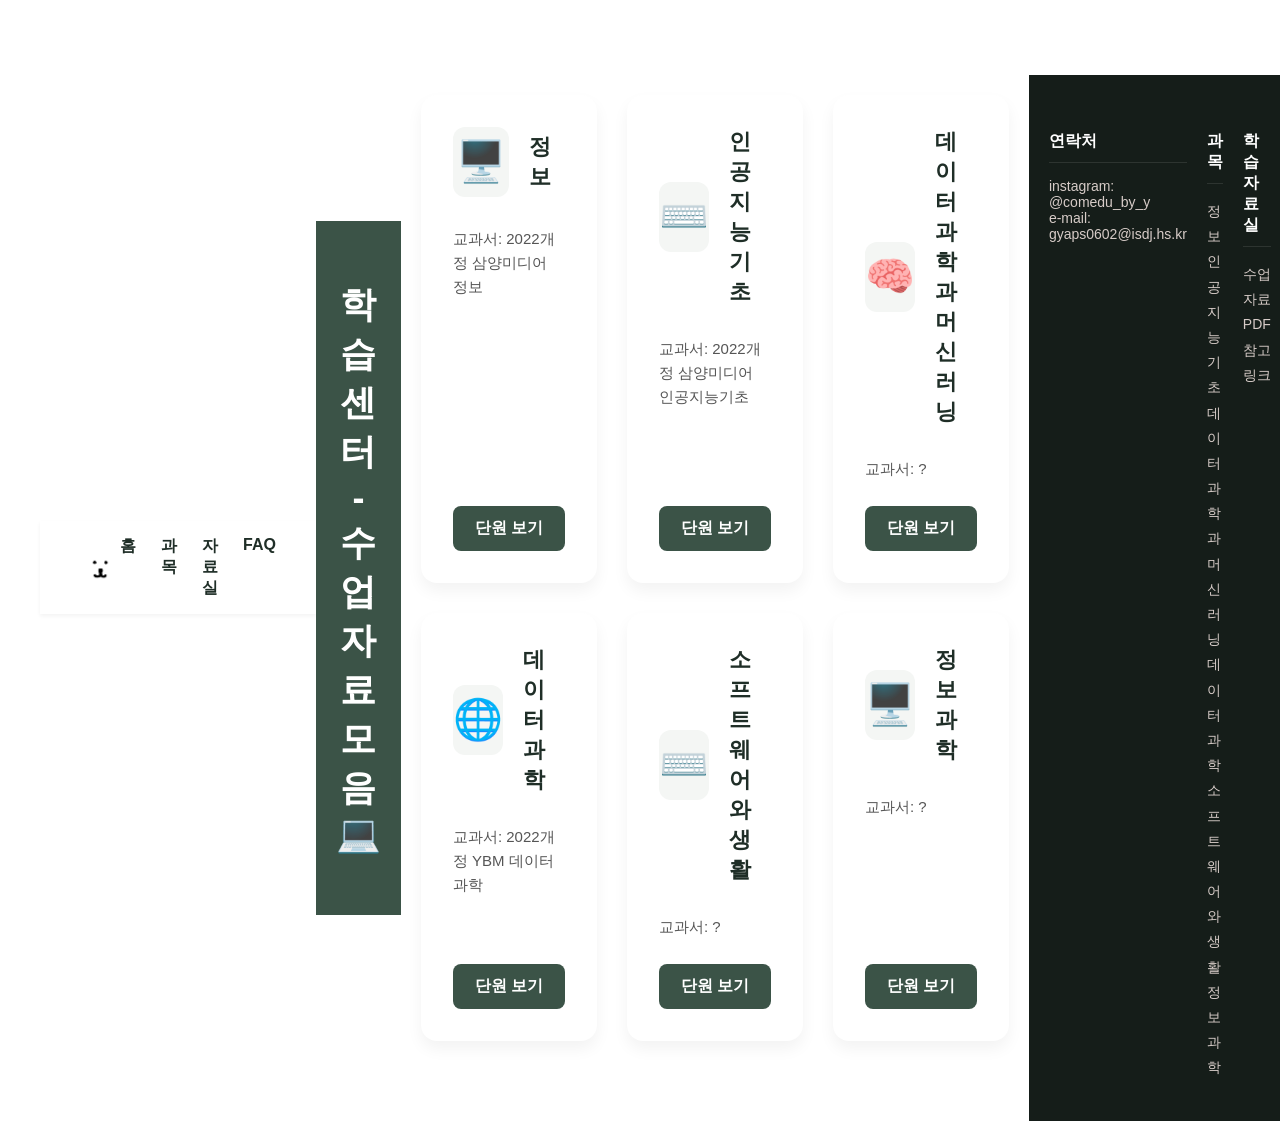
==== index.html @ 2ab59987 "로고 변경" ====
<!DOCTYPE html>
<html lang="ko">
<head>
<link rel="icon" href="data:image/svg+xml,<svg xmlns=%22http://www.w3.org/2000/svg%22 viewBox=%220 0 100 100%22><text y=%22.9em%22 font-size=%2290%22>💻</text></svg>">    
<meta charset="UTF-8">
<meta name="viewport" content="width=device-width, initial-scale=1.0">
<title>학습 센터 - 수업용 사이트</title>
<style>
    /* 전체 색상 변수 설정 (브라운, 베이지, 네이비 톤 통일) */
    :root {
        --primary-brown: #3B5347; /* 포레스트 세이지 메인 컬러 */
        --primary-dark: #2A3C33;  /* 더 어두운 세이지 톤 */
        --bg-beige: #F4F6F4;      /* 은은한 올리브 베이지 배경 */
        --text-navy: #1F2E27;     /* 텍스트용 짙은 세이지 차콜 */
        --text-light: #555555;
        --white: #FFFFFF;
        --accent-green: #86b186;
        --hover-bg: #E9F0EC;
    }

    body {
        margin: 0;
        padding: 0;
        font-family: 'Noto Sans KR', 'Malgun Gothic', sans-serif;
        background-color: var(--bg-beige);
        color: var(--text-navy);
    }

    /* 1. 상단 네비게이션 (헤더) */
    header {
        background-color: var(--white);
        padding: 15px 40px;
        display: flex;
        justify-content: space-between;
        align-items: center;
        box-shadow: 0 2px 4px rgba(0,0,0,0.05);
    }
    .logo {
        font-size: 24px;
        font-weight: bold;
        color: var(--primary-brown);
        display: flex;
        align-items: center;
        gap: 10px;
    }

    nav {
        display: flex;
        gap: 25px;
    }
    nav a {
        text-decoration: none;
        color: var(--text-navy);
        font-weight: 600;
        font-size: 16px;
    }
    nav a:hover {
        color: var(--primary-brown);
    }

    /* 2. 타이틀 배너 영역 */
    .hero {
        background-color: var(--primary-brown);
        color: var(--white);
        text-align: center;
        padding: 60px 20px;
    }
    .hero h1 {
        margin: 0;
        font-size: 36px;
        font-weight: 700;
    }
    .hero-icon {
        font-size: 48px;
        margin-top: 15px;
    }

    /* 3. 메인 콘텐츠 - 과목 카드 그리드 */
    .container {
        max-width: 1200px; /* 100% 대신 1200px로 설정하면, 넓은 화면에서도 중앙에 예쁘게 모입니다 */
        margin: 50px auto;
        padding: 0 20px;
    }
    .card-grid {
        display: grid;
        /* 핵심!: 컴퓨터 화면에서는 무조건 '3칸'으로 고정합니다 (6과목이므로 3개씩 2줄이 됩니다) */
        grid-template-columns: repeat(3, 1fr); 
        gap: 30px;
    }
    /* ★ 반응형 처리 (모바일: 패들렛 세로 1단 배치 및 꽉 찬 화면) ★ */
    @media (max-width: 768px) {
        header {
            padding: 15px 20px; /* 헤더 좌우 여백 축소 */
        }
        .padlet-wrapper {
            flex-direction: column; /* 세로 1줄로 배치 */
        }
        .padlet-column {
            flex: 0 0 100%;
            max-width: 100% !important; /* 기둥 300px 제한 풀기 */
            width: 100% !important;     /* 가로 폭 100% 꽉 채우기 */
            margin-bottom: 20px;
        }
        .board-container {
            padding: 0 10px; 
        }
        .assignment-btn { 
            padding: 14px 25px; 
            font-size: 16px; 
        }
        nav {
        gap: 12px; /* 메뉴 사이 간격을 25px에서 12px로 축소 */
        flex-wrap: nowrap; /* 세로로 떨어지는 것 방지 */
        }
        
        nav a {
            font-size: 14px; /* 모바일 화면에 맞춰 글자 크기 살짝 축소 */
            white-space: nowrap; /* ★ 글자가 세로로 깨지거나 줄바꿈 되는 것 완벽 차단 */
        }
        
    }
    
    /* 과목 카드 디자인 (전체가 클릭 가능한 a 태그) */
    .subject-card {
        background-color: var(--white);
        border-radius: 16px;
        padding: 30px;
        display: flex;
        flex-direction: column;
        text-decoration: none;
        color: var(--text-navy);
        box-shadow: 0 8px 16px rgba(0,0,0,0.05);
        transition: transform 0.3s ease, box-shadow 0.3s ease, border-color 0.3s ease;
        border: 2px solid transparent; /* 호버 시 테두리 색상 변화를 위한 투명 테두리 */
    }
    
    /* 호버(마우스 오버) 애니메이션 효과 */
    .subject-card:hover {
        transform: translateY(-8px); /* 위로 8px 띄움 */
        box-shadow: 0 12px 24px rgba(140, 90, 75, 0.15); /* 그림자 진하게 */
        border-color: var(--primary-brown); /* 테두리 브라운 색상 */
    }

    .card-header {
        display: flex;
        align-items: center;
        gap: 20px;
        margin-bottom: 15px;
    }
    .card-icon {
        font-size: 40px;
        background-color: var(--bg-beige);
        width: 70px;
        height: 70px;
        display: flex;
        justify-content: center;
        align-items: center;
        border-radius: 12px;
    }
    .card-title {
        font-size: 22px;
        font-weight: 700;
        margin: 0;
    }
    .card-desc {
        color: var(--text-light);
        font-size: 15px;
        line-height: 1.6;
        margin-bottom: 25px;
        flex-grow: 1;
    }
    .card-btn {
        background-color: var(--primary-brown);
        color: var(--white);
        text-align: center;
        padding: 12px 0;
        border-radius: 8px;
        font-weight: bold;
        font-size: 16px;
        transition: background-color 0.3s ease;
    }
    .subject-card:hover .card-btn {
        background-color: var(--primary-dark);
    }

    /* 4. 바닥글 (Footer) */
    footer {
        background-color: #151d19; 
        color: #C8D6CE;
        padding: 40px 20px;
        margin-top: 60px;
    }
    .footer-content {
        max-width: 1000px;
        margin: 0 auto;
        display: grid;
        grid-template-columns: repeat(4, 1fr);
        gap: 20px;
        font-size: 14px;
    }
    .footer-col h3 {
        color: var(--white);
        font-size: 16px;
        margin-bottom: 15px;
        border-bottom: 1px solid rgba(255,255,255,0.1);
        padding-bottom: 10px;
    }
    .footer-col p, .footer-col ul {
        margin: 0;
        padding: 0;
        list-style: none;
        line-height: 1.8;
    }
    .footer-col a {
        color: #D7CCC8;
        text-decoration: none;
    }
    .footer-col a:hover {
        color: var(--white);
    }
    .footer-col li {list-style: none;}

    /* 모바일 반응형 처리 */
    @media (max-width: 768px) {
        .card-grid {
            grid-template-columns: 1fr;
        }
        .footer-content {
            grid-template-columns: repeat(2, 1fr);
        }
        header {
            flex-direction: column;
            gap: 15px;
        }
    }
</style>
</head>
<body>

    <!-- 1. 헤더 (상단 네비게이션) -->
    <header>
    <header>
    <a href="https://comedu-by-y.github.io/study/" target="_top" class="logo">
    <!-- src 안에 실제 깃허브에 올린 로고 이미지 파일 이름을 적어주세요 -->
    <img src="logo.png" alt="일산대진고등학교 정보 수업" style="height: 40px; width: auto; object-fit: contain;">
    </a>
        <nav>
            <a href="#">홈</a>
            <a href="#">과목</a>
            <a href="#">자료실</a>
            <a href="#">FAQ</a>
        </nav>
    </header>

    <!-- 2. 메인 배너 -->
    <div class="hero">
        <h1>학습 센터 - 수업 자료 모음💻</h1>

    </div>

    <!-- 3. 과목 카드 섹션 -->
    <div class="container">
        <div class="card-grid">
            
            <!-- 카드 1: 정보 -->
            <!-- 주의: 구글 사이트 도구 삽입용으로는 반드시 target="_top" 유지 -->
            <a href="https://comedu-by-y.github.io/study/2level-정보.html" target="_top" class="subject-card">
                <div class="card-header">
                    <div class="card-icon">🖥️</div>
                    <h2 class="card-title">정보</h2>
                </div>
                <p class="card-desc">교과서: 2022개정 삼양미디어 정보</p>
                <div class="card-btn">단원 보기</div>
            </a>
            
            <!-- 카드 2: 인공지능기초 -->
            <a href="https://comedu-by-y.github.io/study/2level-인기초.html" target="_top" class="subject-card">
                <div class="card-header">
                    <div class="card-icon">⌨️</div>
                    <h2 class="card-title">인공지능기초</h2>
                </div>
                <p class="card-desc">교과서: 2022개정 삼양미디어 인공지능기초</p>
                <div class="card-btn">단원 보기</div>
            </a>

            <!-- 카드 3: 데이터과학과 머신러닝 -->
            <a href="https://sites.google.com/view/your-site/데이터과학과-머신러닝" target="_top" class="subject-card">
                <div class="card-header">
                    <div class="card-icon">🧠</div>
                    <h2 class="card-title">데이터과학과 머신러닝</h2>
                </div>
                <p class="card-desc">교과서: ? </p>
                <div class="card-btn">단원 보기</div>
            </a>

            <!-- 카드 4: 데이터 과학 -->
            <a href="https://sites.google.com/view/your-site/데이터-과학" target="_top" class="subject-card">
                <div class="card-header">
                    <div class="card-icon">🌐</div>
                    <h2 class="card-title">데이터 과학</h2>
                </div>
                <p class="card-desc">교과서: 2022개정 YBM 데이터 과학</p>
                <div class="card-btn">단원 보기</div>
            </a>

            <!-- 카드 5: 소프트웨어와 생활 -->
            <a href="https://sites.google.com/view/your-site/소프트웨어" target="_top" class="subject-card">
                <div class="card-header">
                    <div class="card-icon">⌨️</div>
                    <h2 class="card-title">소프트웨어와 생활</h2>
                </div>
                <p class="card-desc">교과서: ? </p>
                <div class="card-btn">단원 보기</div>
            </a>

            <!-- 카드 6: 정보과학 -->
            <a href="https://sites.google.com/view/your-site/정보과학" target="_top" class="subject-card">
                <div class="card-header">
                    <div class="card-icon">🖥️</div>
                    <h2 class="card-title">정보과학</h2>
                </div>
                <p class="card-desc">교과서: ? </p>
                <div class="card-btn">단원 보기</div>
            </a>

        </div>
    </div>

    <!-- 4. 바닥글 (Footer) -->
    <footer>
        <div class="footer-content">
            <div class="footer-col">
                <h3>연락처</h3>
                <li><a href="https://www.instagram.com/comedu_by_y"> instagram: @comedu_by_y </a></li>
                <li><a href="https://mail.google.com/mail/?view=cm&fs=1&to=gyaps0602@isdj.hs.kr"> e-mail: gyaps0602@isdj.hs.kr </a></li>
            </div>

            <div class="footer-col">
                <h3>과목</h3>
                <ul>
                    <li><a href="#">정보</a></li>
                    <li><a href="#">인공지능기초</a></li>
                    <li><a href="#">데이터과학과 머신러닝</a></li>
                    <li><a href="#">데이터 과학</a></li>
                    <li><a href="#">소프트웨어와 생활</a></li>
                    <li><a href="#">정보과학</a></li>
                </ul>
            </div>

            <div class="footer-col">
                <h3>학습 자료실</h3>
                <ul>
                    <li><a href="#">수업 자료 PDF</a></li>
                    <li><a href="#">참고 링크</a></li>
                </ul>
            </div>
        </div>
    </footer>

</body>
</html>
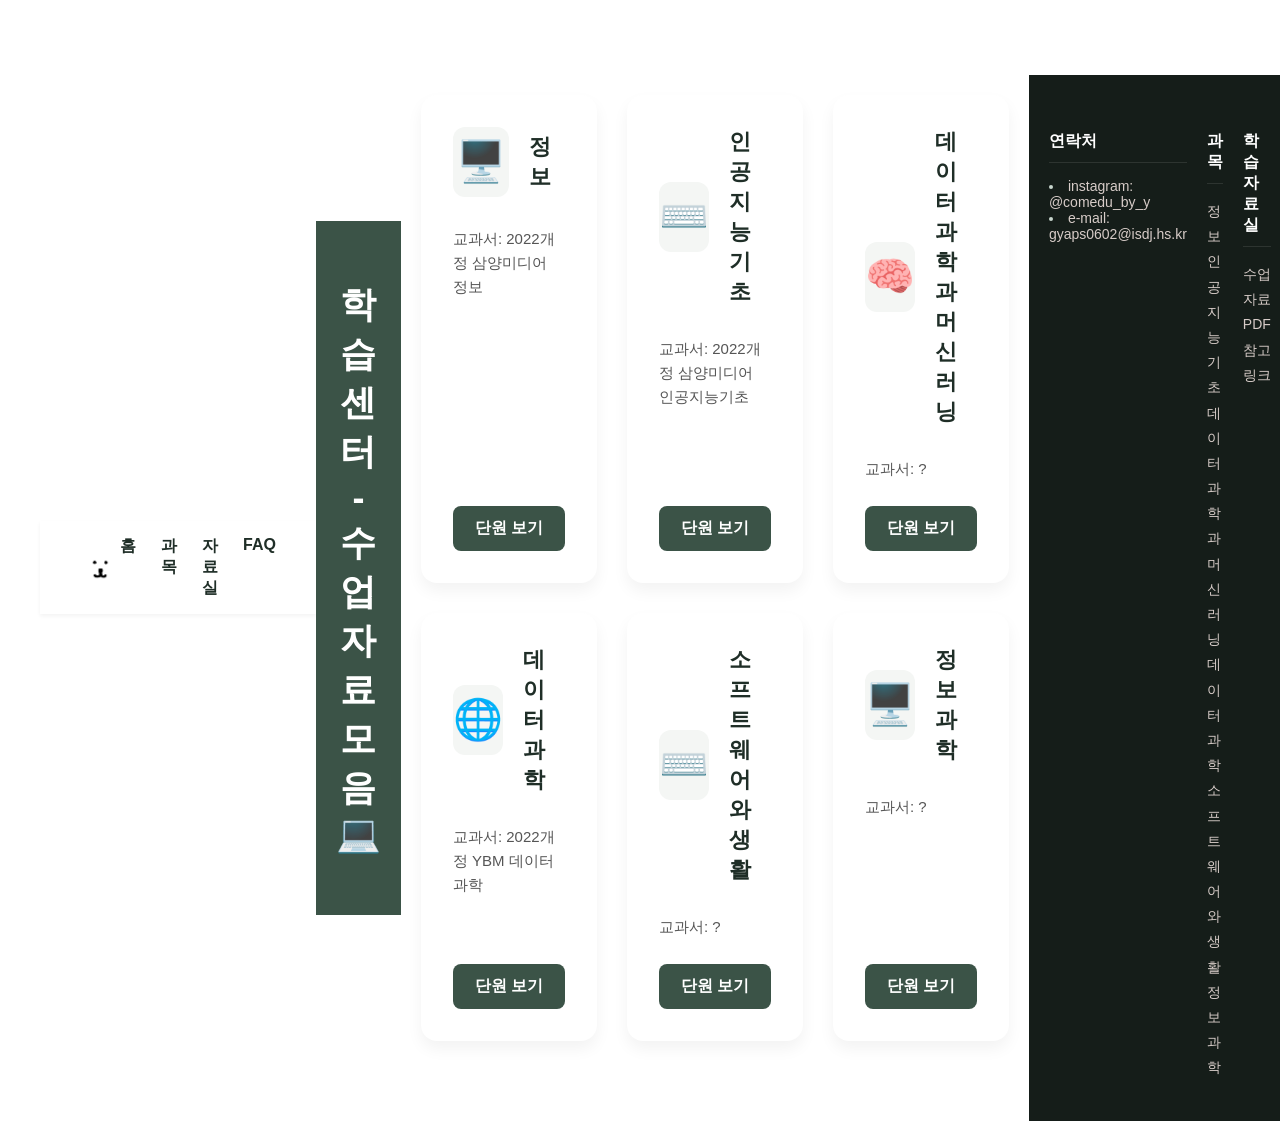
==== commit e11cf56a: "바닥글 수정" ====
--- a/index.html
+++ b/index.html
@@ -182,8 +182,7 @@
     .subject-card:hover .card-btn {
         background-color: var(--primary-dark);
     }
-
-    /* 4. 바닥글 (Footer) */
+/* 바닥글 (Footer) */
     footer {
         background-color: #151d19; 
         color: #C8D6CE;
@@ -198,40 +197,46 @@
         gap: 20px;
         font-size: 14px;
     }
-    .footer-col h3 {
-        color: var(--white);
-        font-size: 16px;
-        margin-bottom: 15px;
-        border-bottom: 1px solid rgba(255,255,255,0.1);
-        padding-bottom: 10px;
-    }
-    .footer-col p, .footer-col ul {
-        margin: 0;
-        padding: 0;
-        list-style: none;
-        line-height: 1.8;
-    }
-    .footer-col a {
-        color: #D7CCC8;
-        text-decoration: none;
-    }
-    .footer-col a:hover {
-        color: var(--white);
-    }
-    .footer-col li {list-style: none;}
-
-    /* 모바일 반응형 처리 */
+    .footer-col h3 { color: var(--white); font-size: 16px; margin-bottom: 15px; border-bottom: 1px solid rgba(255,255,255,0.1); padding-bottom: 10px; }
+    .footer-col p, .footer-col ul { margin: 0; padding: 0; list-style: none; line-height: 1.8; }
+    .footer-col a { color: #D7CCC8; text-decoration: none; }
+    .footer-col a:hover { color: var(--white); }
+    
+    @media (max-width: 600px) { 
+        .footer-content { grid-template-columns: repeat(2, 1fr); } 
+    }
+
+    /* ★ 반응형 처리 (모바일: 패들렛 세로 1단 배치 및 꽉 찬 화면) ★ */
     @media (max-width: 768px) {
-        .card-grid {
-            grid-template-columns: 1fr;
-        }
-        .footer-content {
-            grid-template-columns: repeat(2, 1fr);
-        }
         header {
-            flex-direction: column;
-            gap: 15px;
-        }
+            padding: 15px 20px; /* 헤더 좌우 여백 축소 */
+        }
+        .padlet-wrapper {
+            flex-direction: column; /* 세로 1줄로 배치 */
+        }
+        .padlet-column {
+            flex: 0 0 100%;
+            max-width: 100% !important; /* 기둥 300px 제한 풀기 */
+            width: 100% !important;     /* 가로 폭 100% 꽉 채우기 */
+            margin-bottom: 20px;
+        }
+        .board-container {
+            padding: 0 10px; 
+        }
+        .assignment-btn { 
+            padding: 14px 25px; 
+            font-size: 16px; 
+        }
+        nav {
+        gap: 12px; /* 메뉴 사이 간격을 25px에서 12px로 축소 */
+        flex-wrap: nowrap; /* 세로로 떨어지는 것 방지 */
+        }
+        
+        nav a {
+            font-size: 14px; /* 모바일 화면에 맞춰 글자 크기 살짝 축소 */
+            white-space: nowrap; /* ★ 글자가 세로로 깨지거나 줄바꿈 되는 것 완벽 차단 */
+        }
+        
     }
 </style>
 </head>
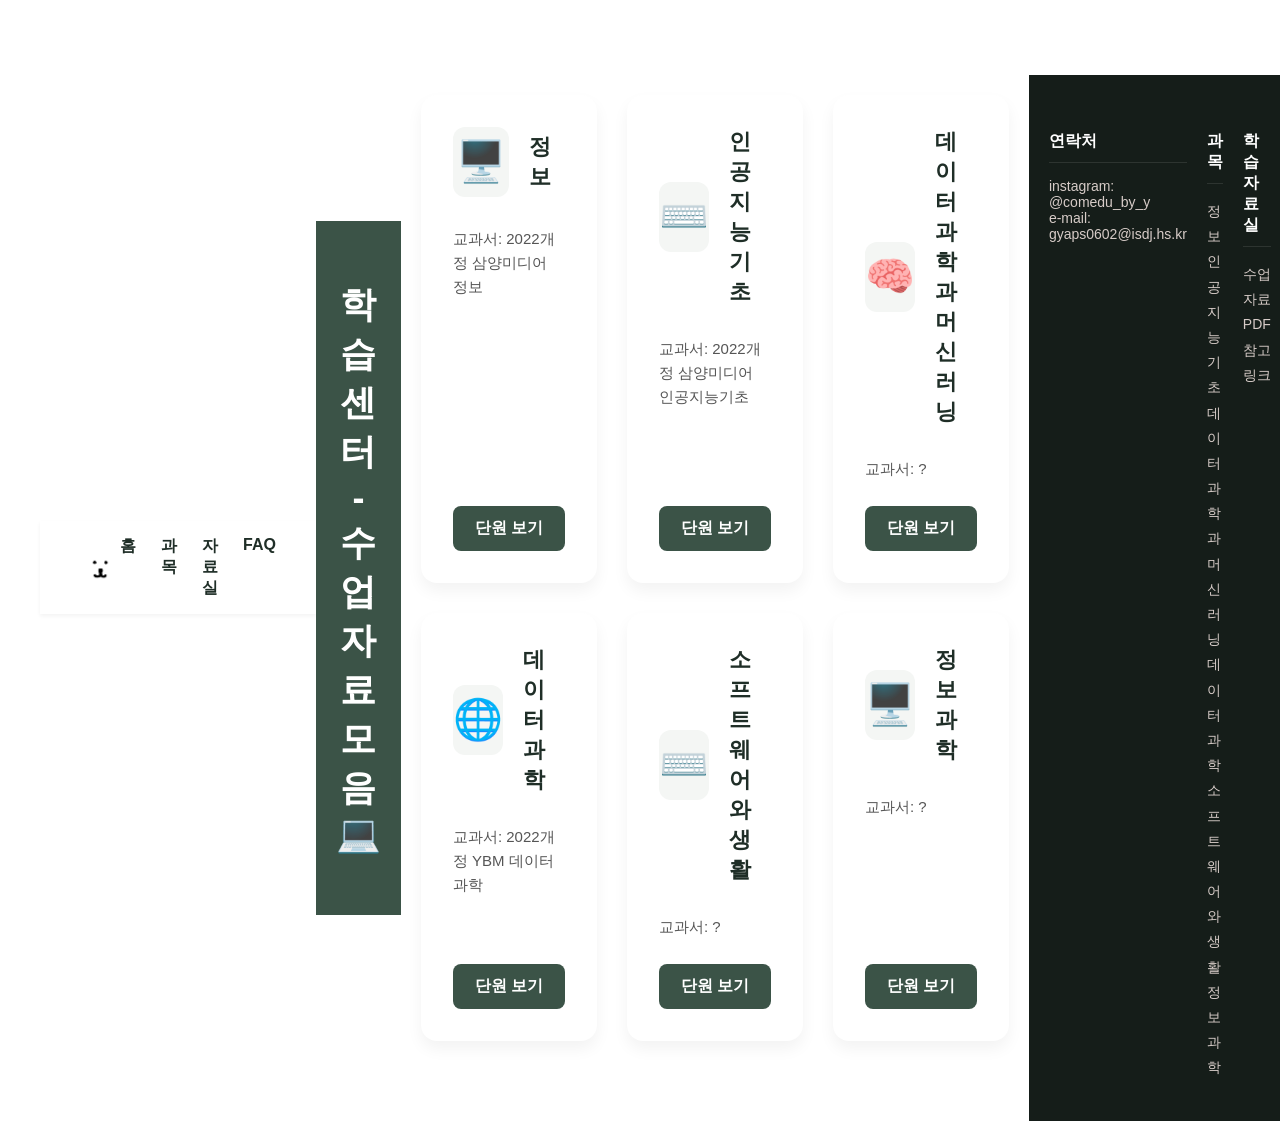
==== commit 8422363c: "복구" ====
--- a/index.html
+++ b/index.html
@@ -43,7 +43,17 @@
         align-items: center;
         gap: 10px;
     }
-
+    .logo-circle {
+        background-color: var(--primary-brown);
+        color: var(--white);
+        width: 36px;
+        height: 36px;
+        border-radius: 50%;
+        display: flex;
+        justify-content: center;
+        align-items: center;
+        font-size: 16px;
+    }
     nav {
         display: flex;
         gap: 25px;
@@ -87,39 +97,19 @@
         grid-template-columns: repeat(3, 1fr); 
         gap: 30px;
     }
-    /* ★ 반응형 처리 (모바일: 패들렛 세로 1단 배치 및 꽉 찬 화면) ★ */
-    @media (max-width: 768px) {
-        header {
-            padding: 15px 20px; /* 헤더 좌우 여백 축소 */
-        }
-        .padlet-wrapper {
-            flex-direction: column; /* 세로 1줄로 배치 */
-        }
-        .padlet-column {
-            flex: 0 0 100%;
-            max-width: 100% !important; /* 기둥 300px 제한 풀기 */
-            width: 100% !important;     /* 가로 폭 100% 꽉 채우기 */
-            margin-bottom: 20px;
-        }
-        .board-container {
-            padding: 0 10px; 
-        }
-        .assignment-btn { 
-            padding: 14px 25px; 
-            font-size: 16px; 
-        }
-        nav {
-        gap: 12px; /* 메뉴 사이 간격을 25px에서 12px로 축소 */
-        flex-wrap: nowrap; /* 세로로 떨어지는 것 방지 */
-        }
-        
-        nav a {
-            font-size: 14px; /* 모바일 화면에 맞춰 글자 크기 살짝 축소 */
-            white-space: nowrap; /* ★ 글자가 세로로 깨지거나 줄바꿈 되는 것 완벽 차단 */
-        }
-        
-    }
-    
+
+    /* 화면이 좁아지는 태블릿이나 모바일 환경을 위한 반응형 설정 추가 */
+    @media (max-width: 1000px) {
+        .card-grid {
+            grid-template-columns: repeat(2, 1fr); /* 중간 크기 화면에서는 2칸 */
+        }
+    }
+    @media (max-width: 650px) {
+        .card-grid {
+            grid-template-columns: 1fr; /* 스마트폰에서는 1칸 */
+        }
+    }
+
     /* 과목 카드 디자인 (전체가 클릭 가능한 a 태그) */
     .subject-card {
         background-color: var(--white);
@@ -182,7 +172,8 @@
     .subject-card:hover .card-btn {
         background-color: var(--primary-dark);
     }
-/* 바닥글 (Footer) */
+
+    /* 4. 바닥글 (Footer) */
     footer {
         background-color: #151d19; 
         color: #C8D6CE;
@@ -197,46 +188,40 @@
         gap: 20px;
         font-size: 14px;
     }
-    .footer-col h3 { color: var(--white); font-size: 16px; margin-bottom: 15px; border-bottom: 1px solid rgba(255,255,255,0.1); padding-bottom: 10px; }
-    .footer-col p, .footer-col ul { margin: 0; padding: 0; list-style: none; line-height: 1.8; }
-    .footer-col a { color: #D7CCC8; text-decoration: none; }
-    .footer-col a:hover { color: var(--white); }
-    
-    @media (max-width: 600px) { 
-        .footer-content { grid-template-columns: repeat(2, 1fr); } 
-    }
-
-    /* ★ 반응형 처리 (모바일: 패들렛 세로 1단 배치 및 꽉 찬 화면) ★ */
+    .footer-col h3 {
+        color: var(--white);
+        font-size: 16px;
+        margin-bottom: 15px;
+        border-bottom: 1px solid rgba(255,255,255,0.1);
+        padding-bottom: 10px;
+    }
+    .footer-col p, .footer-col ul {
+        margin: 0;
+        padding: 0;
+        list-style: none;
+        line-height: 1.8;
+    }
+    .footer-col a {
+        color: #D7CCC8;
+        text-decoration: none;
+    }
+    .footer-col a:hover {
+        color: var(--white);
+    }
+    .footer-col li {list-style: none;}
+
+    /* 모바일 반응형 처리 */
     @media (max-width: 768px) {
+        .card-grid {
+            grid-template-columns: 1fr;
+        }
+        .footer-content {
+            grid-template-columns: repeat(2, 1fr);
+        }
         header {
-            padding: 15px 20px; /* 헤더 좌우 여백 축소 */
-        }
-        .padlet-wrapper {
-            flex-direction: column; /* 세로 1줄로 배치 */
-        }
-        .padlet-column {
-            flex: 0 0 100%;
-            max-width: 100% !important; /* 기둥 300px 제한 풀기 */
-            width: 100% !important;     /* 가로 폭 100% 꽉 채우기 */
-            margin-bottom: 20px;
-        }
-        .board-container {
-            padding: 0 10px; 
-        }
-        .assignment-btn { 
-            padding: 14px 25px; 
-            font-size: 16px; 
-        }
-        nav {
-        gap: 12px; /* 메뉴 사이 간격을 25px에서 12px로 축소 */
-        flex-wrap: nowrap; /* 세로로 떨어지는 것 방지 */
-        }
-        
-        nav a {
-            font-size: 14px; /* 모바일 화면에 맞춰 글자 크기 살짝 축소 */
-            white-space: nowrap; /* ★ 글자가 세로로 깨지거나 줄바꿈 되는 것 완벽 차단 */
-        }
-        
+            flex-direction: column;
+            gap: 15px;
+        }
     }
 </style>
 </head>
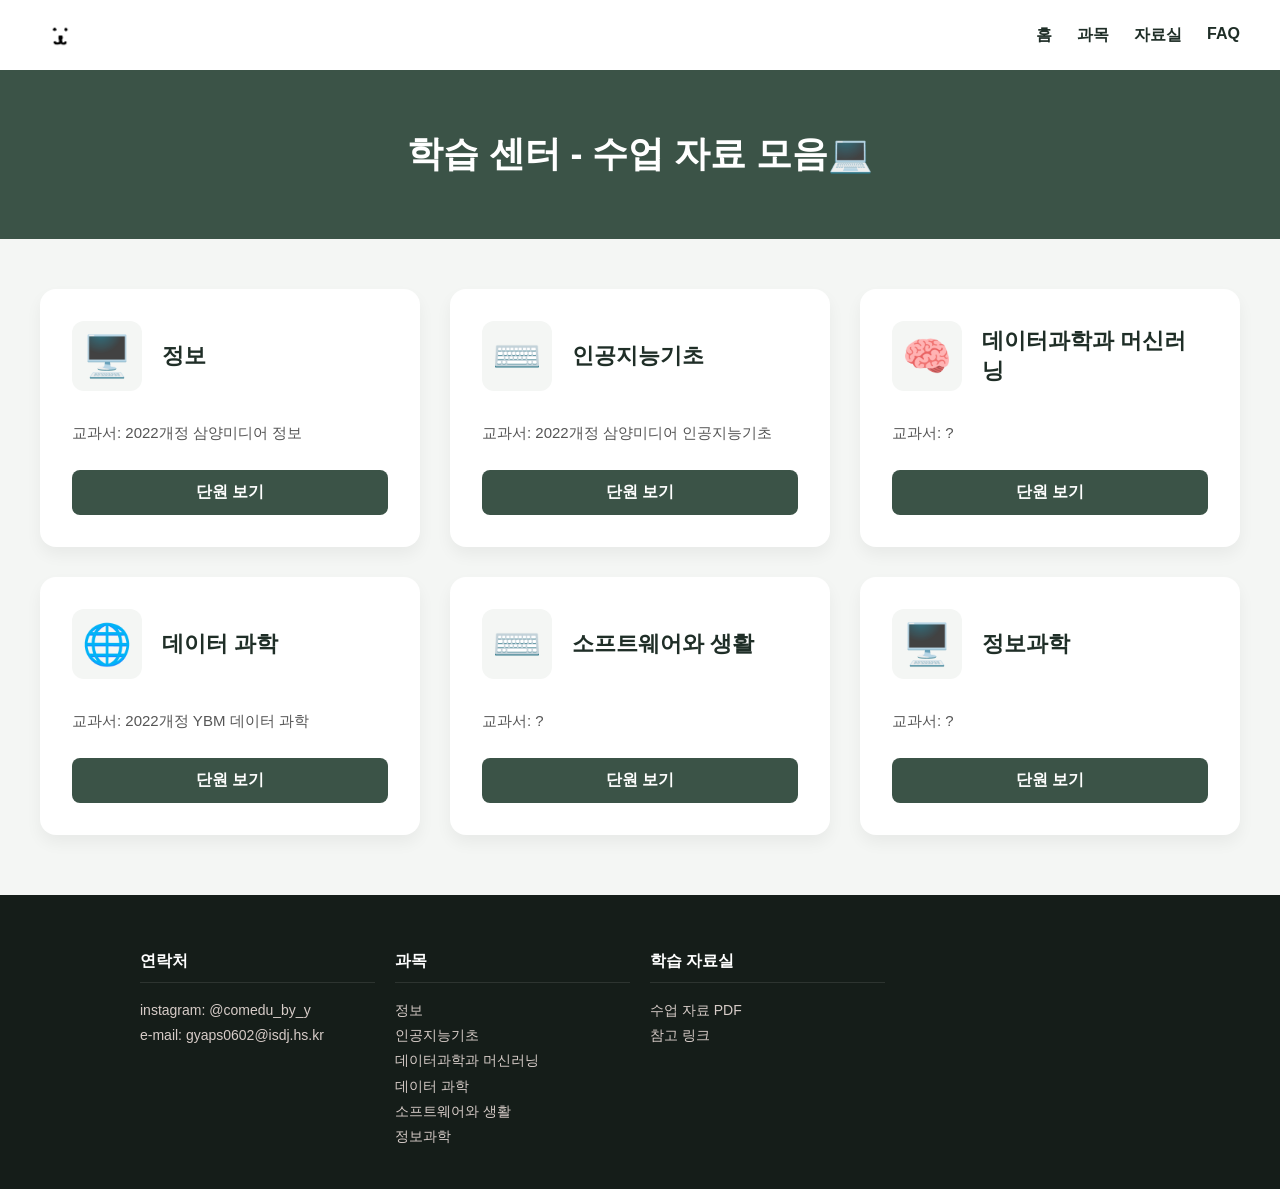
==== commit 4251a939: "깨진 거 수정" ====
--- a/index.html
+++ b/index.html
@@ -43,17 +43,7 @@
         align-items: center;
         gap: 10px;
     }
-    .logo-circle {
-        background-color: var(--primary-brown);
-        color: var(--white);
-        width: 36px;
-        height: 36px;
-        border-radius: 50%;
-        display: flex;
-        justify-content: center;
-        align-items: center;
-        font-size: 16px;
-    }
+
     nav {
         display: flex;
         gap: 25px;
@@ -208,9 +198,8 @@
     .footer-col a:hover {
         color: var(--white);
     }
-    .footer-col li {list-style: none;}
-
-    /* 모바일 반응형 처리 */
+
+/* 모바일 반응형 처리 */
     @media (max-width: 768px) {
         .card-grid {
             grid-template-columns: 1fr;
@@ -218,9 +207,18 @@
         .footer-content {
             grid-template-columns: repeat(2, 1fr);
         }
+        /* 2레벨과 동일하게 모바일 헤더 및 메뉴 최적화 */
         header {
-            flex-direction: column;
-            gap: 15px;
+            padding: 15px 20px; 
+            flex-direction: row; /* 헤더 요소 가로 배치 유지 */
+        }
+        nav {
+            gap: 12px; 
+            flex-wrap: nowrap; 
+        }
+        nav a {
+            font-size: 14px; 
+            white-space: nowrap; /* 글자 줄바꿈 및 깨짐 완벽 방지 */
         }
     }
 </style>
@@ -228,7 +226,6 @@
 <body>
 
     <!-- 1. 헤더 (상단 네비게이션) -->
-    <header>
     <header>
     <a href="https://comedu-by-y.github.io/study/" target="_top" class="logo">
     <!-- src 안에 실제 깃허브에 올린 로고 이미지 파일 이름을 적어주세요 -->
@@ -321,8 +318,10 @@
         <div class="footer-content">
             <div class="footer-col">
                 <h3>연락처</h3>
-                <li><a href="https://www.instagram.com/comedu_by_y"> instagram: @comedu_by_y </a></li>
-                <li><a href="https://mail.google.com/mail/?view=cm&fs=1&to=gyaps0602@isdj.hs.kr"> e-mail: gyaps0602@isdj.hs.kr </a></li>
+                <ul>
+                    <li><a href="https://www.instagram.com/comedu_by_y"> instagram: @comedu_by_y </a></li>
+                    <li><a href="https://mail.google.com/mail/?view=cm&fs=1&to=gyaps0602@isdj.hs.kr"> e-mail: gyaps0602@isdj.hs.kr </a></li>
+                </ul>
             </div>
 
             <div class="footer-col">
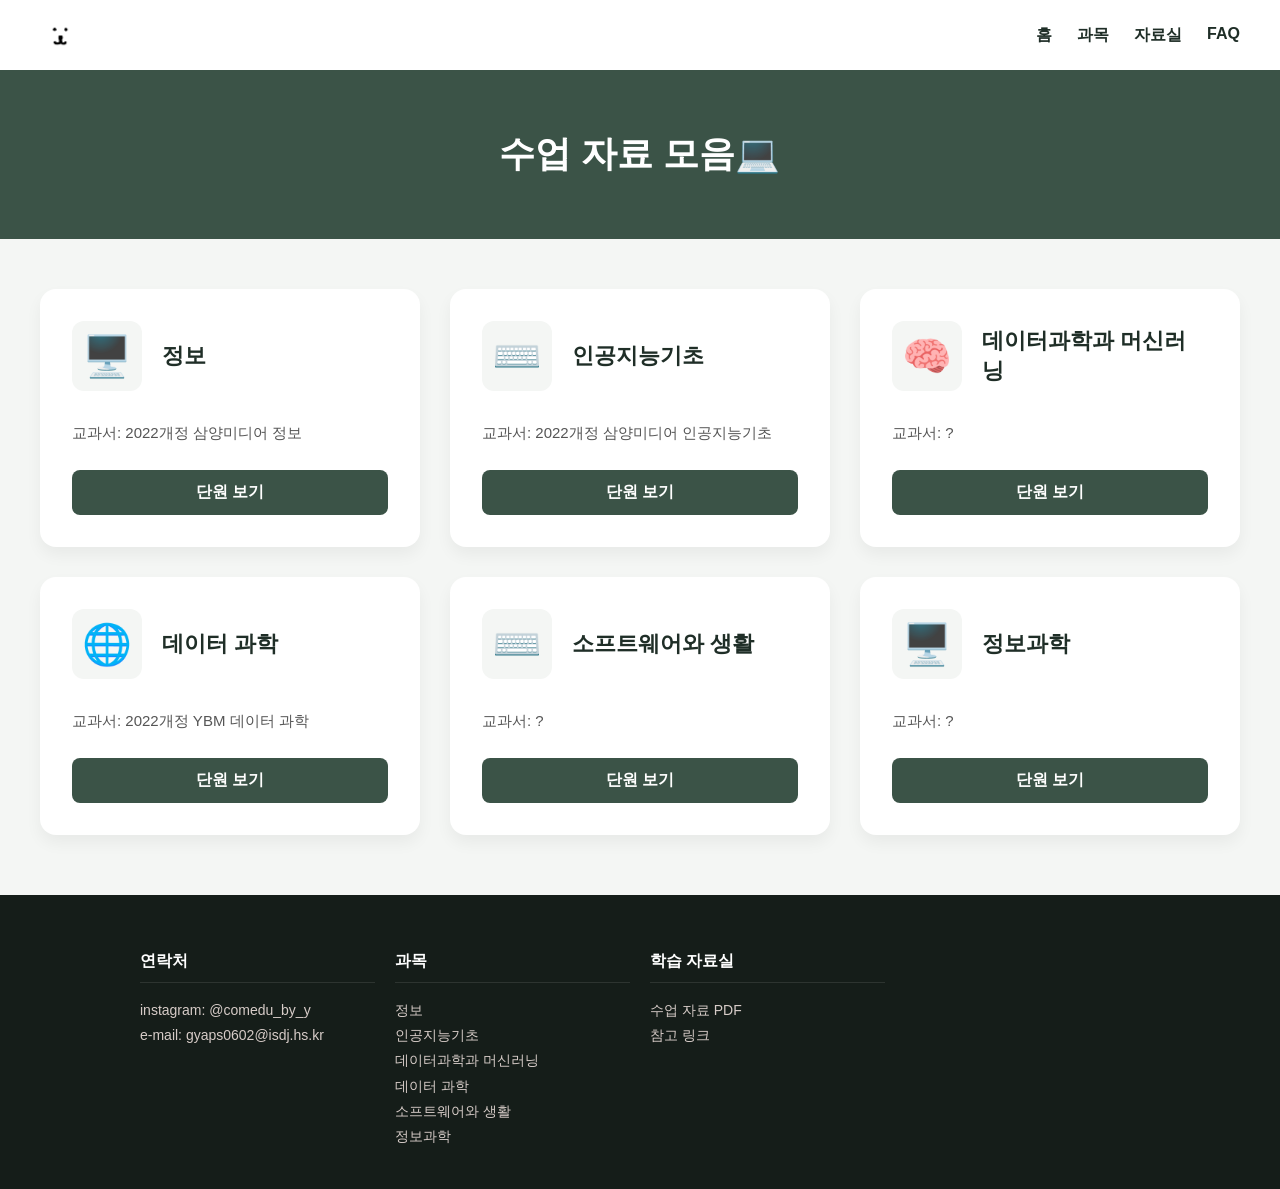
==== commit a34dafef: "제목 수정" ====
--- a/index.html
+++ b/index.html
@@ -241,7 +241,7 @@
 
     <!-- 2. 메인 배너 -->
     <div class="hero">
-        <h1>학습 센터 - 수업 자료 모음💻</h1>
+        <h1>수업 자료 모음💻</h1>
 
     </div>
 
